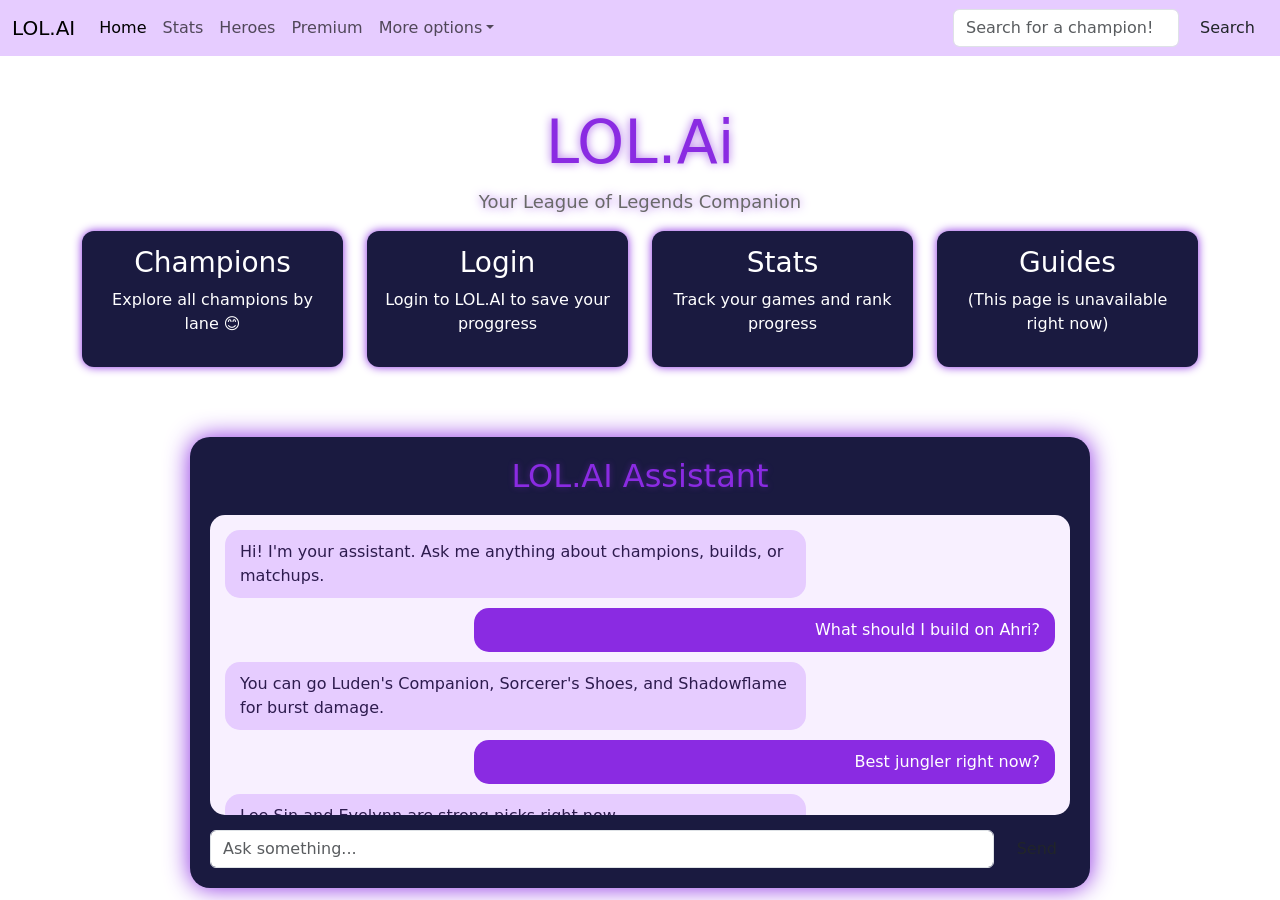
==== index.html @ 9d5c0d0d "Update index.html" ====
<!DOCTYPE html>
<html lang="en">
<head>
<meta charset="UTF-8">
<meta name="viewport" content="width=device-width, initial-scale=1.0">
<title>LOL.Ai Home</title>
<link rel="stylesheet" href="style.css">
<link href="https://cdn.jsdelivr.net/npm/bootstrap@5.3.2/dist/css/bootstrap.min.css" rel="stylesheet">

</head>
<body>

<!-- Navbar -->
<nav class="navbar navbar-expand-lg navbar-purple">
  <div class="container-fluid">
    <a class="navbar-brand" href="#">LOL.AI</a>

    <button class="navbar-toggler" type="button" data-bs-toggle="collapse" data-bs-target="#navbarSupportedContent">
      <span class="navbar-toggler-icon"></span>
    </button>

    <div class="collapse navbar-collapse" id="navbarSupportedContent">

      <ul class="navbar-nav me-auto mb-2 mb-lg-0">
        <li class="nav-item"><a class="nav-link active" href="index.html">Home</a></li>
        <li class="nav-item"><a class="nav-link" href="stats.html">Stats</a></li>
        <li class="nav-item"><a class="nav-link" href="heroes.html">Heroes</a></li>
        <li class="nav-item"><a class="nav-link" href="#">Premium</a></li>
        <li class="nav-item dropdown">
          <a class="nav-link dropdown-toggle" href="#" role="button" data-bs-toggle="dropdown">More options</a>
          <ul class="dropdown-menu navbar-purple-drop">
            <li><a class="dropdown-item" href="#">Guide</a></li>
            <li><a class="dropdown-item" href="login.html">Login</a></li>
            <li><hr class="dropdown-divider"></li>
            <li><a class="dropdown-item" href="#">Settings</a></li>
          </ul>
        </li>
      </ul>

      <form class="d-flex" onsubmit="searchChampionNavbar(event)">
        <input id="navbarSearch" class="form-control me-2" type="search" placeholder="Search for a champion!">
        <button class="btn search-purple" type="submit">Search</button>
      </form>

    </div>
  </div>
</nav>

<div class="container">

  <!-- Header / Title -->
  <header>
    <h1>LOL.Ai</h1>
    <p>Your League of Legends Companion</p>
  </header>

  <!-- Quick Navigation Cards -->
  <div class="row cards-row g-4">
    <div class="col-md-3">
      <div class="card-custom" onclick="location.href='heroes.html'">
        <h3>Champions</h3>
        <p>Explore all champions by lane                                    😊</p>
      </div>
    </div>
    <div class="col-md-3">
      <div class="card-custom" onclick="location.href='login.html'">
        <h3>Login</h3>
        <p>Login to LOL.AI to save your proggress</p>
      </div>
    </div>
    <div class="col-md-3">
      <div class="card-custom" onclick="location.href='stats.html'">
        <h3>Stats</h3>
        <p>Track your games and rank progress</p>
      </div>
    </div>
    <div class="col-md-3">
      <div class="card-custom" onclick="location.href='guides.html'">
        <h3>Guides</h3>
        <p>(This page is unavailable right now)</p>
      </div>
    </div>
  </div>

</div>

<div class="ai-container">
  <div class="ai-box">
    
    <h2 class="ai-title">LOL.AI Assistant</h2>

    <!-- Chat messages -->
    <div class="chat-box">
      <div class="message ai">
        Hi! I'm your assistant. Ask me anything about champions, builds, or matchups.
      </div>

      <div class="message user">
        What should I build on Ahri?
      </div>

      <div class="message ai">
        You can go Luden's Companion, Sorcerer's Shoes, and Shadowflame for burst damage.
      </div>

      <div class="message user">
        Best jungler right now?
      </div>

      <div class="message ai">
        Lee Sin and Evelynn are strong picks right now.
      </div>
    </div>

    <!-- Fake input -->
    <div class="chat-input">
      <input type="text" placeholder="Ask something..." class="form-control">
      <button class="btn send">Send</button>
    </div>

  </div>
</div>

<script src="script.js" defer></script>

<script src="https://cdn.jsdelivr.net/npm/bootstrap@5.3.2/dist/js/bootstrap.bundle.min.js"></script>
</body>
</html>
---- style.css ----
/navbar - mic*/
.navbar-purple { background-color: #e6ccff; }
.navbar-purple-drop { background-color: #b093cc; }
.search-purple { color: #8a2be2; border-color: #8a2be2; }
.search-purple:hover { background-color: #8a2be2; color: white; }

.container { margin-top: 50px; }

.player-card,
.ai-box {
  background-color: #ffffff;
  color: #2d1b4e;
  box-shadow: 0 0 15px rgba(138, 43, 226, 0.2);
}


/*stats page*/
.navbar-purple { background-color: #e6ccff; }
.navbar-purple-drop { background-color: #b093cc; }
.search-purple { color: #8a2be2; border-color: #8a2be2; }
.search-purple:hover { background-color: #8a2be2; color: white; }

body { 
    background: #0f0a1d;
    color: #ffffff; 
    font-family: 'Segoe UI', Roboto, sans-serif;
    min-height: 100vh;
}

.glass-card {
    background: rgba(30, 20, 55, 0.6);
    backdrop-filter: blur(10px);
    border: 1px solid rgba(138, 43, 226, 0.2);
    border-radius: 20px;
    box-shadow: 0 10px 30px rgba(0, 0, 0, 0.4);
}

.player-name-text {
    font-weight: 800;
    font-size: 3rem;
    margin-bottom: 0;
    background: linear-gradient(to right, #fff, #bc13fe);
    -webkit-background-clip: text;
    -webkit-text-fill-color: transparent;
}

.text-neon { color: #bc13fe; text-shadow: 0 0 10px rgba(188, 19, 254, 0.5); }
.text-blue { color: #00d2ff; text-shadow: 0 0 10px rgba(0, 210, 255, 0.5); }
.text-white-opacity { color: rgba(255,255,255,0.5); }
.bg-purple-soft { background: rgba(138, 43, 226, 0.3); border: 1px solid rgba(138, 43, 226, 0.4); }

.stat-summary-box {
    background: rgba(0, 0, 0, 0.2);
    padding: 15px;
    border-radius: 15px;
    border: 1px solid rgba(255, 255, 255, 0.05);
}

.custom-progress-bg {
    background: rgba(255, 255, 255, 0.05);
    height: 12px;
    border-radius: 10px;
    width: 100%;
}

.custom-progress-fill {
    height: 100%;
    border-radius: 10px;
    transition: width 1s ease-in-out;
}

.purple-grad { background: linear-gradient(90deg, #8a2be2, #bc13fe); box-shadow: 0 0 15px rgba(188, 19, 254, 0.4); }
.blue-grad { background: linear-gradient(90deg, #00d2ff, #3a7bd5); box-shadow: 0 0 15px rgba(0, 210, 255, 0.4); }

.role-chart-container {
    display: flex;
    justify-content: space-around;
    align-items: flex-end;
    height: 200px;
    padding-bottom: 10px;
}

.role-bar-item {
    display: flex;
    flex-direction: column;
    align-items: center;
    width: 50px;
}

.role-bar-track {
    background: rgba(255, 255, 255, 0.05);
    width: 15px;
    height: 150px;
    border-radius: 20px;
    position: relative;
    display: flex;
    flex-direction: column-reverse;
    margin-bottom: 10px;
}

.role-bar-fill {
    width: 100%;
    border-radius: 20px;
    position: relative;
    transition: height 0.5s ease;
}

.role-val {
    position: absolute;
    top: -25px;
    left: 50%;
    transform: translateX(-50%);
    font-size: 0.7rem;
    font-weight: bold;
}

.role-label {
    font-size: 0.75rem;
    font-weight: 600;
    color: rgba(255,255,255,0.6);
}

.active-role .role-label { color: #00d2ff; }
.active-role .role-bar-track { background: rgba(0, 210, 255, 0.1); }
.active-role .role-bar-fill { box-shadow: 0 0 20px rgba(0, 210, 255, 0.5); }


/*home page*/
body { 
    background: #0f0a1d;
    color: #ffffff; 
    font-family: 'Segoe UI', Roboto, sans-serif;
    min-height: 100vh;
}

.glow-title {
  margin-top: 50px;
  font-size: 50px;
  font-family: 'Arial Black', sans-serif;
  color: #8a2be2;
  text-align: center;
  text-shadow:
     0 0 2px #8a2be2,
     0 0 5px #9b4eff;
}

header {
  text-align: center;
  margin-top: 40px;
  text-shadow: 0 0 10px #aa69e7;
}

header h1 {
  font-size: 60px;
  color: #8a2be2;
  margin-bottom: 10px;
}

header p {
  font-size: 18px;
  color: #696969;
}

.cards-row {
  margin-top: 50px;
}

.card-custom {
  background-color: #1a1a40;
  color: #fff;
  text-align: center;
  padding: 20px;
  border-radius: 12px;
  transition: 0.3s;
  cursor: pointer;
  box-shadow: 0 0 10px #8a2be2;
}

.card-custom:hover {
  transform: scale(1.05);
  box-shadow: 0 0 25px #ff00ff;
}

.ai-container {
  display: flex;
  justify-content: center;
  margin-top: 50px;
  margin-bottom: 50px;
}

.ai-box {
  width: 100%;
  max-width: 900px;
  background: #1a1a40;
  border-radius: 20px;
  padding: 20px;
  box-shadow: 0 0 25px #8a2be2;
}

.ai-title {
  text-align: center;
  color: #8a2be2;
  margin-bottom: 20px;
  text-shadow: 0 0 6px rgba(138, 43, 226, 0.4);
}

.chat-box {
  height: 300px;
  overflow-y: auto;
  background: #f8f0ff;
  padding: 15px;
  border-radius: 15px;
  margin-bottom: 15px;
}

.message {
  padding: 10px 15px;
  border-radius: 15px;
  margin-bottom: 10px;
  max-width: 70%;
}

.message.ai {
  background: #e6ccff;
  align-self: flex-start;
}

.message.user {
  background: #8a2be2;
  color: white;
  margin-left: auto;
  text-align: right;
}

.chat-input {
  display: flex;
  gap: 10px;
}

.send {
  background: #8a2be2;
  color: black;
}

.send:hover {
  background-color: #571b8f33;
}


/*heroes page*/
body { 
    background: #0f0a1d;
    color: #ffffff; 
    font-family: 'Segoe UI', Roboto, sans-serif;
    min-height: 100vh;
}

.section-title {
  color: #8a2be2;
  font-size: 36px;
  margin: 30px 0 20px 0;
  text-shadow: 0 0 10px #9b4eff;
  text-align: center;
}

.champion-card {
  background-color: #1a1a40;
  border-radius: 15px;
  padding: 10px;
  text-align: center;
  box-shadow: 0 0 15px #8a2be2;
  margin-bottom: 20px;
  transition: 0.3s;
  cursor: pointer;
}
.champion-card:hover {
  transform: scale(1.05);
  box-shadow: 0 0 30px #ff00ff;
}

.champion-card img {
  width: 100%;
  max-width: 200px;
  border-radius: 10px;
  margin-bottom: 10px;
}

.champion-name { font-size: 24px; margin-bottom: 5px; color: #ffccff; }
.champion-role { font-size: 16px; color: #aaa; }


/*heroes-pages*/
body { 
    background: #0f0a1d;
    color: #ffffff; 
    font-family: 'Segoe UI', Roboto, sans-serif;
    min-height: 100vh;
}

.champion-container { margin-top: 50px; }

.champion-left img {
  width: 100%;
  max-width: 350px;
  border-radius: 15px;
  box-shadow: 0 0 25px #8a2be2;
  transition: 0.3s;
}
.champion-left img:hover {
  transform: scale(1.03);
  box-shadow: 0 0 40px #ff00ff;
}

.champion-name {
  font-size: 40px;
  color: #8a2be2;
  text-shadow: 0 0 10px #9b4eff;
}

.card-custom {
  background-color: #1a1a40;
  padding: 15px;
  border-radius: 12px;
  margin-bottom: 20px;
  box-shadow: 0 0 10px #8a2be2;
}

.stat-box {
  background: #26265c;
  padding: 10px;
  border-radius: 8px;
  text-align: center;
  margin: 5px;
}

/*settings*/
.settings-ui-card {
    background: #9d84e1;
    width: 100%;
    max-width: 400px;
    border-radius: 35px;
    padding: 30px;
    box-shadow: 0 15px 40px rgba(0, 0, 0, 0.4);
}

.settings-header {
    display: flex;
    justify-content: space-between;
    align-items: center;
    margin-bottom: 40px;
}

.settings-header h2 {
    font-size: 1.5rem;
    letter-spacing: 1px;
}

.settings-item {
    display: flex;
    align-items: center;
    padding: 15px 0;
    text-decoration: none;
    color: white;
    transition: opacity 0.2s;
}

.settings-item:hover {
    opacity: 0.8;
    color: white;
}

.item-title {
    font-weight: 600;
    font-size: 1.1rem;
    line-height: 1.2;
}

.item-sub {
    font-size: 0.85rem;
    opacity: 0.8;
}

.icon-riot { color: #78909c; font-size: 1.4rem; }
.icon-yellow { color: #ffeb3b; font-size: 1.4rem; }
.icon-gray { color: #455a64; font-size: 1.4rem; }

.custom-switch.form-check-input {
    background-color: rgba(255, 255, 255, 0.3);
    border-color: transparent;
    width: 3rem;
    height: 1.5rem;
    cursor: pointer;
}

.custom-switch.form-check-input:checked {
    background-color: #3d5afe;
    background-image: url("data:image/svg+xml,%3csvg xmlns='http://www.w3.org/2000/svg' viewBox='-4 -4 8 8'%3e%3ccircle r='3' fill='%23fff'/%3e%3c/svg%3e");
}

.logout-link {
    margin-top: 20px;
    border-top: 1px solid rgba(255, 255, 255, 0.1);
    padding-top: 25px;
}

.form-check-input:focus {
    box-shadow: none;
    border-color: transparent;
}

/*login*/
.login-viewport {
    height: calc(75vh);
    margin-top: 7%;
    display: flex;
    justify-content: center;
    align-items: center;
    position: relative;
    background-image: url('https://images.alphacoders.com/132/1322301.jpeg'); /* Summoner's Rift background */
    background-size: cover;
    background-position: center;
}

.hero-bg-overlay {
    position: absolute;
    top: 0; left: 0; width: 100%; height: 100%;
    background: radial-gradient(circle, rgba(15, 10, 29, 0.7) 0%, rgba(15, 10, 29, 0.95) 100%);
    z-index: 1;
}

.glass-login-card {
    position: relative;
    z-index: 2;
    background: rgba(30, 20, 55, 0.7);
    backdrop-filter: blur(15px);
    border: 1px solid rgba(188, 19, 254, 0.3);
    border-radius: 30px;
    padding: 50px 40px;
    width: 100%;
    max-width: 420px;
    box-shadow: 0 25px 50px rgba(0, 0, 0, 0.5);
}

.login-hero-logo {
    width: 80px;
    margin-bottom: 20px;
    filter: drop-shadow(0 0 10px rgba(0, 210, 255, 0.5));
}

.auth-title {
    font-weight: 800;
    letter-spacing: 2px;
    background: linear-gradient(to bottom, #fff, #bc13fe);
    -webkit-background-clip: text;
    -webkit-text-fill-color: transparent;
}

.auth-subtitle {
    font-size: 0.9rem;
    color: rgba(255, 255, 255, 0.6);
}

/* Custom Input Polja */
.custom-input-group {
    position: relative;
    display: flex;
    align-items: center;
}

.input-icon {
    position: absolute;
    left: 15px;
    color: #bc13fe;
}

.custom-field {
    width: 100%;
    background: rgba(0, 0, 0, 0.3);
    border: 1px solid rgba(255, 255, 255, 0.1);
    padding: 12px 15px 12px 45px;
    border-radius: 12px;
    color: white;
    transition: all 0.3s;
}

.custom-field:focus {
    outline: none;
    border-color: #bc13fe;
    background: rgba(188, 19, 254, 0.1);
    box-shadow: 0 0 15px rgba(188, 19, 254, 0.2);
}

/* Neon Dugme */
.neon-submit-btn {
    background: #bc13fe;
    border: none;
    border-radius: 12px;
    padding: 14px;
    color: white;
    font-weight: 700;
    letter-spacing: 1px;
    position: relative;
    overflow: hidden;
    transition: 0.3s;
    box-shadow: 0 0 20px rgba(188, 19, 254, 0.4);
}

.neon-submit-btn:hover {
    transform: translateY(-3px);
    box-shadow: 0 0 30px rgba(188, 19, 254, 0.6);
    background: #d61cff;
}

.text-neon {
    color: #00d2ff;
    text-decoration: none;
    font-weight: 600;
}

.text-neon:hover {
    color: #bc13fe;
    text-shadow: 0 0 10px rgba(188, 19, 254, 0.5);
}
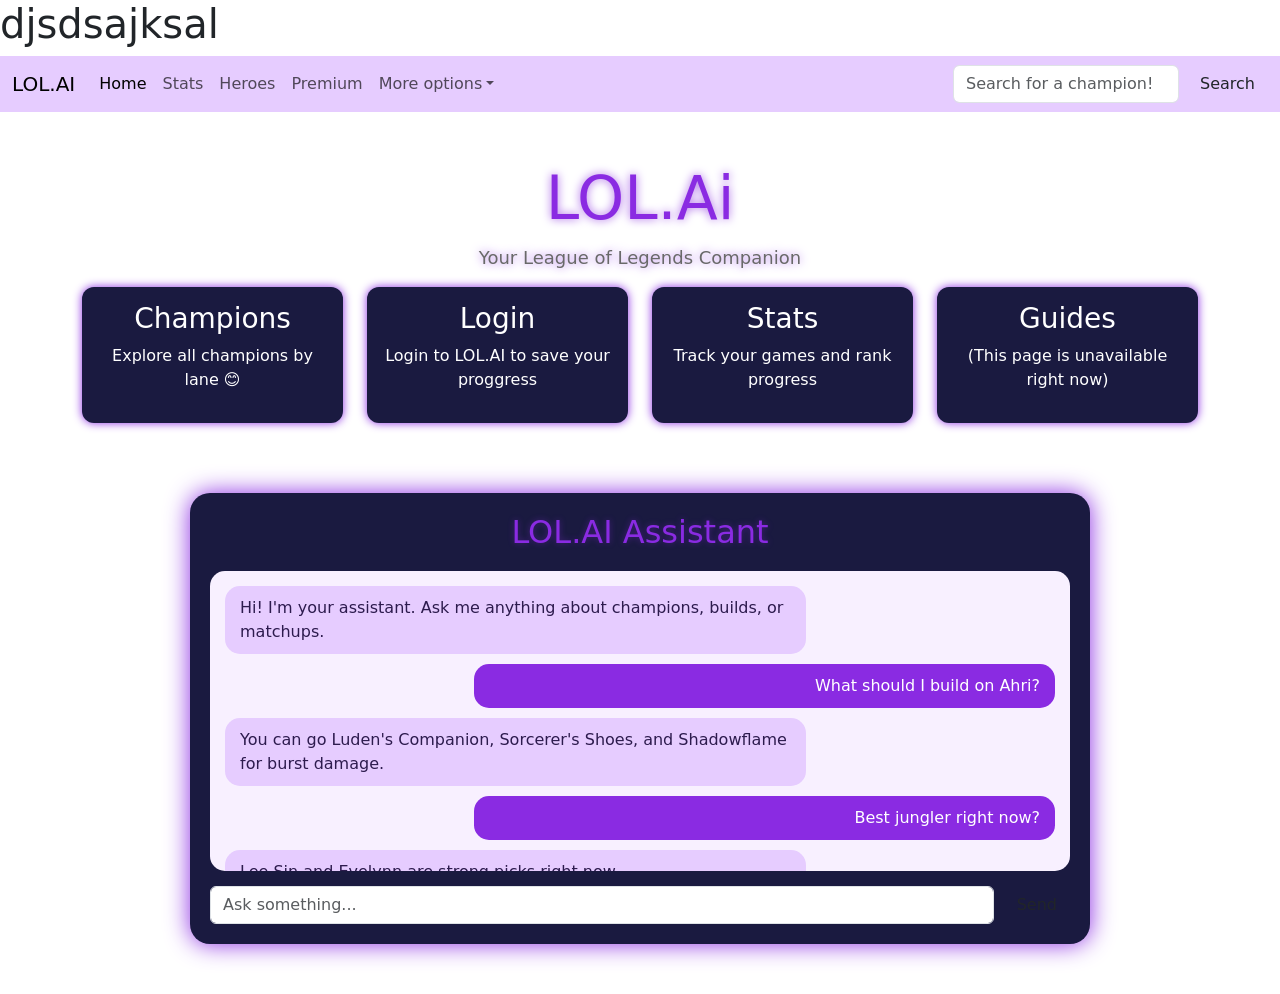
==== commit 4afb82cc: "Update index.html" ====
--- a/index.html
+++ b/index.html
@@ -9,7 +9,8 @@
 
 </head>
 <body>
-
+<h1>djsdsajksal</h1>
+  
 <!-- Navbar -->
 <nav class="navbar navbar-expand-lg navbar-purple">
   <div class="container-fluid">
--- a/style.css
+++ b/style.css
@@ -1,4 +1,12 @@
-/navbar - mic*/
+/body-navbar - mic*/
+body { 
+    background: #0f0a1d;
+    color: #ffffff; 
+    font-family: 'Segoe UI', Roboto, sans-serif;
+    min-height: 100vh;
+}
+
+
 .navbar-purple { background-color: #e6ccff; }
 .navbar-purple-drop { background-color: #b093cc; }
 .search-purple { color: #8a2be2; border-color: #8a2be2; }
@@ -19,13 +27,6 @@
 .navbar-purple-drop { background-color: #b093cc; }
 .search-purple { color: #8a2be2; border-color: #8a2be2; }
 .search-purple:hover { background-color: #8a2be2; color: white; }
-
-body { 
-    background: #0f0a1d;
-    color: #ffffff; 
-    font-family: 'Segoe UI', Roboto, sans-serif;
-    min-height: 100vh;
-}
 
 .glass-card {
     background: rgba(30, 20, 55, 0.6);
@@ -126,13 +127,6 @@
 
 
 /*home page*/
-body { 
-    background: #0f0a1d;
-    color: #ffffff; 
-    font-family: 'Segoe UI', Roboto, sans-serif;
-    min-height: 100vh;
-}
-
 .glow-title {
   margin-top: 50px;
   font-size: 50px;
@@ -248,13 +242,6 @@
 
 
 /*heroes page*/
-body { 
-    background: #0f0a1d;
-    color: #ffffff; 
-    font-family: 'Segoe UI', Roboto, sans-serif;
-    min-height: 100vh;
-}
-
 .section-title {
   color: #8a2be2;
   font-size: 36px;
@@ -290,13 +277,6 @@
 
 
 /*heroes-pages*/
-body { 
-    background: #0f0a1d;
-    color: #ffffff; 
-    font-family: 'Segoe UI', Roboto, sans-serif;
-    min-height: 100vh;
-}
-
 .champion-container { margin-top: 50px; }
 
 .champion-left img {
@@ -460,7 +440,6 @@
     color: rgba(255, 255, 255, 0.6);
 }
 
-/* Custom Input Polja */
 .custom-input-group {
     position: relative;
     display: flex;
@@ -490,7 +469,6 @@
     box-shadow: 0 0 15px rgba(188, 19, 254, 0.2);
 }
 
-/* Neon Dugme */
 .neon-submit-btn {
     background: #bc13fe;
     border: none;
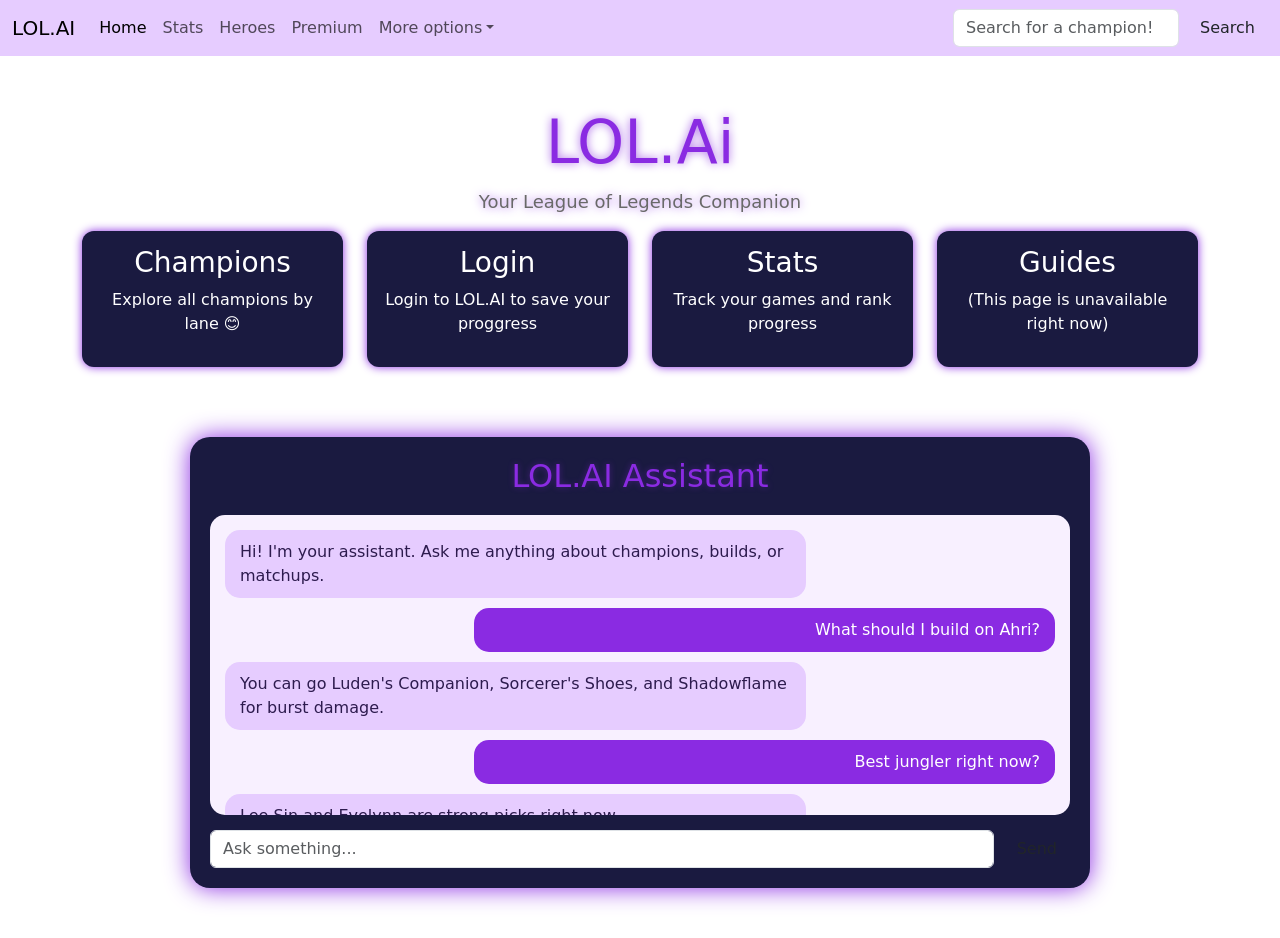
==== commit 1ff2d8c8: "Update index.html" ====
--- a/index.html
+++ b/index.html
@@ -9,7 +9,6 @@
 
 </head>
 <body>
-<h1>djsdsajksal</h1>
   
 <!-- Navbar -->
 <nav class="navbar navbar-expand-lg navbar-purple">
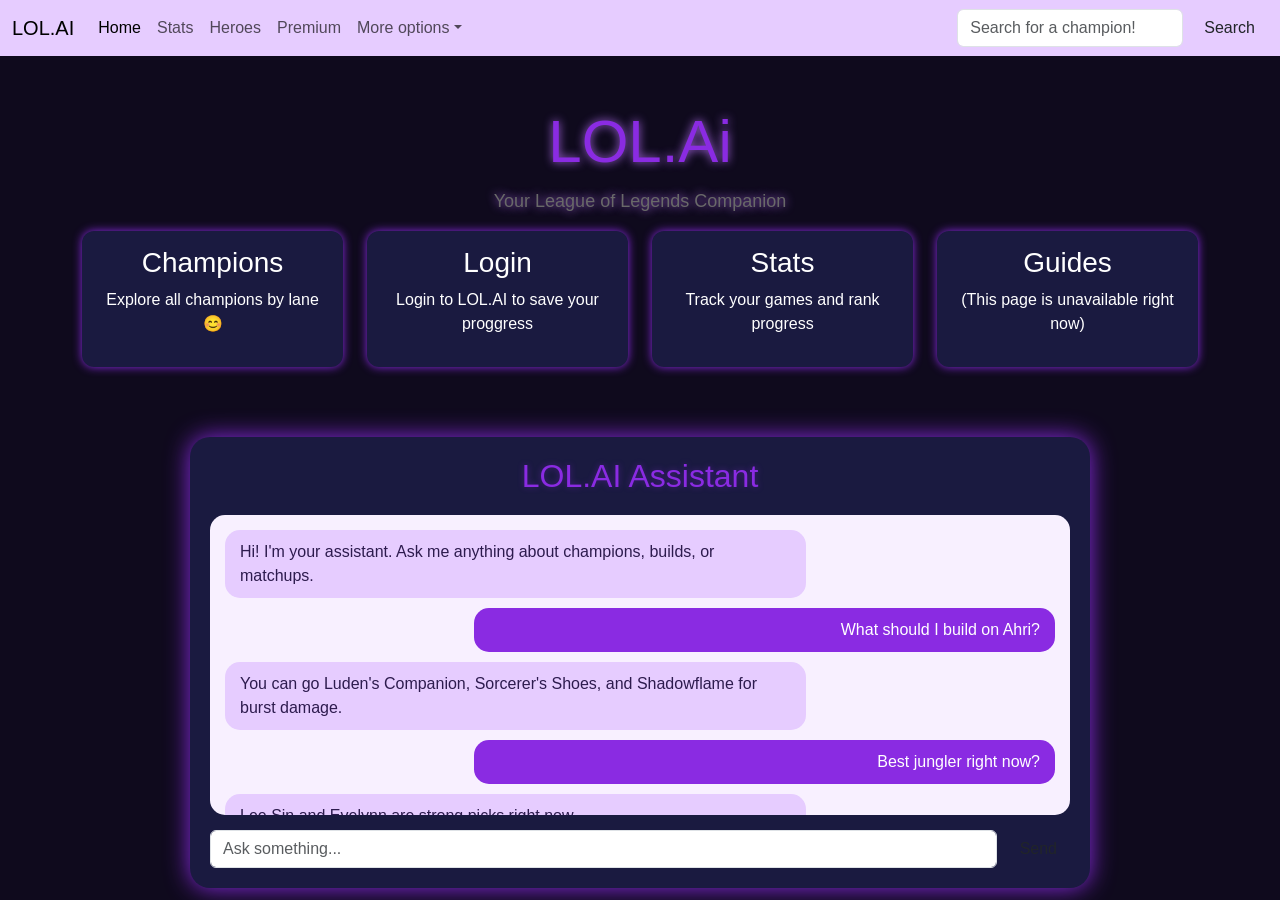
==== commit 5464ba02: "Update index.html" ====
--- a/index.html
+++ b/index.html
@@ -4,9 +4,18 @@
 <meta charset="UTF-8">
 <meta name="viewport" content="width=device-width, initial-scale=1.0">
 <title>LOL.Ai Home</title>
-<link rel="stylesheet" href="style.css">
+<link href="style.css" rel="stylesheet">
 <link href="https://cdn.jsdelivr.net/npm/bootstrap@5.3.2/dist/css/bootstrap.min.css" rel="stylesheet">
 
+<style>
+  body { 
+    background: #0f0a1d;
+    color: #ffffff; 
+    font-family: 'Segoe UI', Roboto, sans-serif;
+    min-height: 100vh;
+}
+</style>
+  
 </head>
 <body>
   
--- a/style.css
+++ b/style.css
@@ -1,11 +1,10 @@
-/body-navbar - mic*/
+/body-navbar - mic*
 body { 
     background: #0f0a1d;
     color: #ffffff; 
     font-family: 'Segoe UI', Roboto, sans-serif;
     min-height: 100vh;
 }
-
 
 .navbar-purple { background-color: #e6ccff; }
 .navbar-purple-drop { background-color: #b093cc; }
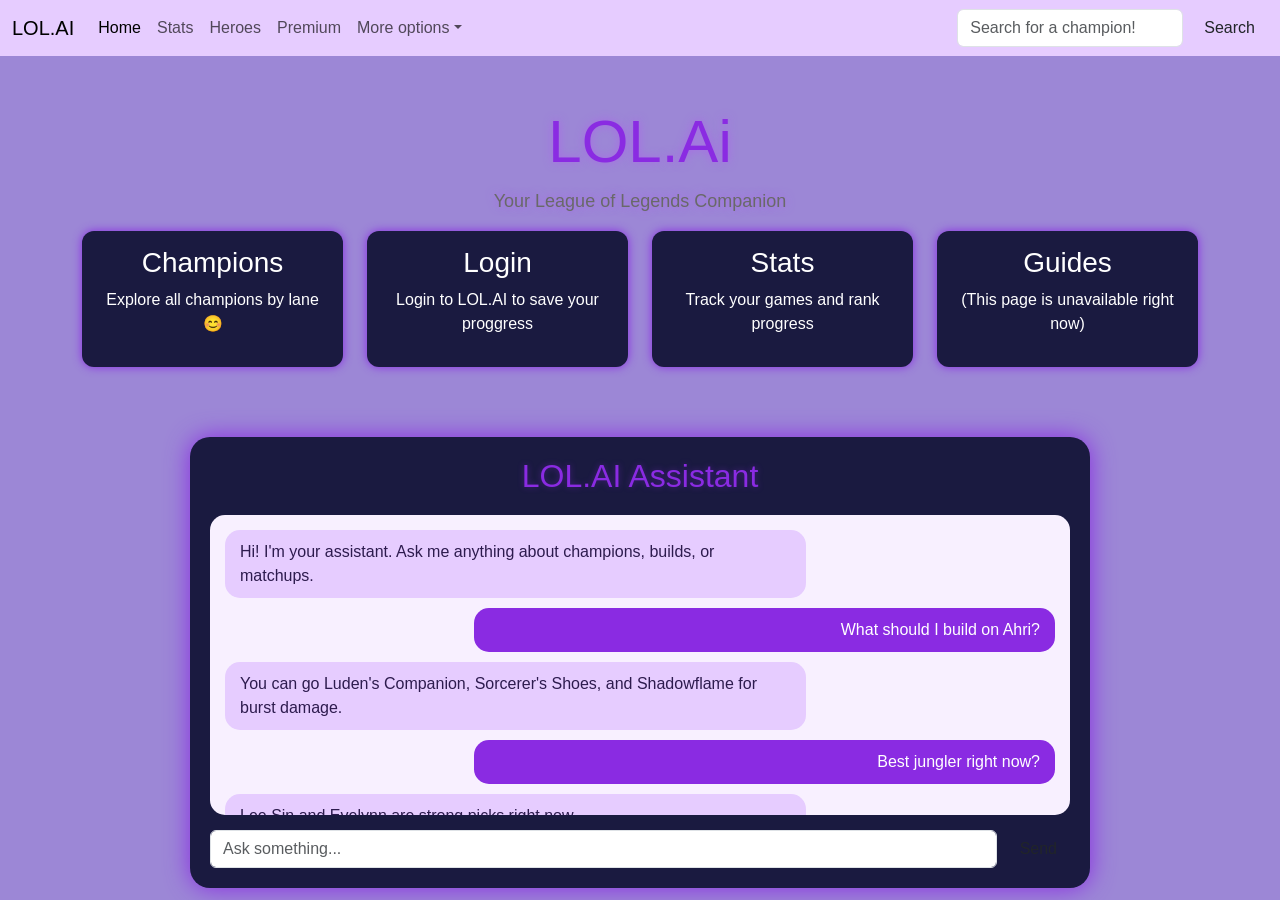
==== commit a421d785: "Update index.html" ====
--- a/index.html
+++ b/index.html
@@ -9,7 +9,7 @@
 
 <style>
   body { 
-    background: #0f0a1d;
+    background: #9c87d6;
     color: #ffffff; 
     font-family: 'Segoe UI', Roboto, sans-serif;
     min-height: 100vh;
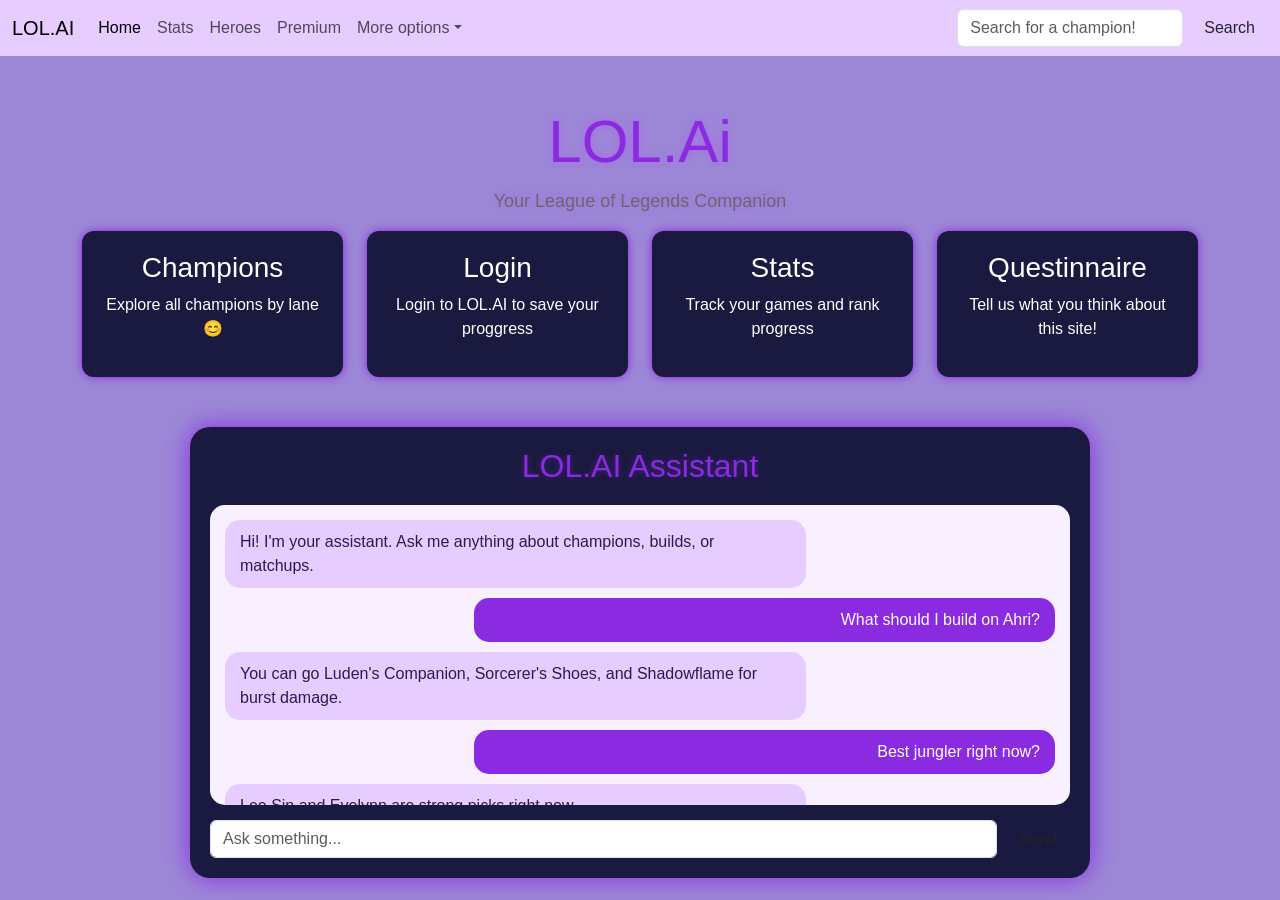
==== commit 4c9f3ebe: "Update index.html" ====
--- a/index.html
+++ b/index.html
@@ -38,7 +38,7 @@
         <li class="nav-item dropdown">
           <a class="nav-link dropdown-toggle" href="#" role="button" data-bs-toggle="dropdown">More options</a>
           <ul class="dropdown-menu navbar-purple-drop">
-            <li><a class="dropdown-item" href="#">Guide</a></li>
+            <li><a class="dropdown-item" href="carousel">Featured champions</a></li>
             <li><a class="dropdown-item" href="login.html">Login</a></li>
             <li><hr class="dropdown-divider"></li>
             <li><a class="dropdown-item" href="#">Settings</a></li>
@@ -85,8 +85,8 @@
     </div>
     <div class="col-md-3">
       <div class="card-custom" onclick="location.href='guides.html'">
-        <h3>Guides</h3>
-        <p>(This page is unavailable right now)</p>
+        <h3>Questinnaire</h3>
+        <p>Tell us what you think about this site!</p>
       </div>
     </div>
   </div>
--- a/style.css
+++ b/style.css
@@ -241,75 +241,57 @@
 
 
 /*heroes page*/
-.section-title {
-  color: #8a2be2;
-  font-size: 36px;
-  margin: 30px 0 20px 0;
-  text-shadow: 0 0 10px #9b4eff;
-  text-align: center;
-}
-
-.champion-card {
-  background-color: #1a1a40;
+/* Tier row */
+.tier-row {
+  background: rgba(0,0,0,0.2);
   border-radius: 15px;
   padding: 10px;
-  text-align: center;
-  box-shadow: 0 0 15px #8a2be2;
-  margin-bottom: 20px;
-  transition: 0.3s;
-  cursor: pointer;
-}
-.champion-card:hover {
-  transform: scale(1.05);
-  box-shadow: 0 0 30px #ff00ff;
-}
-
-.champion-card img {
-  width: 100%;
-  max-width: 200px;
+  overflow-x: auto;
+}
+
+/* Tier labels */
+.tier-label {
+  min-width: 60px;
+  height: 60px;
+  font-size: 28px;
+  font-weight: bold;
+  display: flex;
+  align-items: center;
+  justify-content: center;
   border-radius: 10px;
-  margin-bottom: 10px;
-}
-
-.champion-name { font-size: 24px; margin-bottom: 5px; color: #ffccff; }
-.champion-role { font-size: 16px; color: #aaa; }
-
-
-/*heroes-pages*/
-.champion-container { margin-top: 50px; }
-
-.champion-left img {
-  width: 100%;
-  max-width: 350px;
-  border-radius: 15px;
-  box-shadow: 0 0 25px #8a2be2;
-  transition: 0.3s;
-}
-.champion-left img:hover {
-  transform: scale(1.03);
-  box-shadow: 0 0 40px #ff00ff;
-}
-
-.champion-name {
-  font-size: 40px;
-  color: #8a2be2;
-  text-shadow: 0 0 10px #9b4eff;
-}
-
-.card-custom {
-  background-color: #1a1a40;
-  padding: 15px;
-  border-radius: 12px;
-  margin-bottom: 20px;
-  box-shadow: 0 0 10px #8a2be2;
-}
-
-.stat-box {
-  background: #26265c;
-  padding: 10px;
-  border-radius: 8px;
+  margin-right: 15px;
+  color: white;
+}
+
+.s-tier { background: #ff4d4d; }
+.a-tier { background: #ff944d; }
+.b-tier { background: #ffd11a; color: black; }
+
+/* Champion icons */
+.champion-icon {
   text-align: center;
   margin: 5px;
+  cursor: pointer;
+  transition: 0.2s;
+  width: 70px;
+}
+
+.champion-icon img {
+  width: 70px;
+  height: 70px;
+  border-radius: 10px;
+  box-shadow: 0 0 10px rgba(138,43,226,0.4);
+}
+
+.champion-icon span {
+  display: block;
+  font-size: 12px;
+  margin-top: 5px;
+}
+
+/* Hover effect */
+.champion-icon:hover {
+  transform: scale(1.1);
 }
 
 /*settings*/
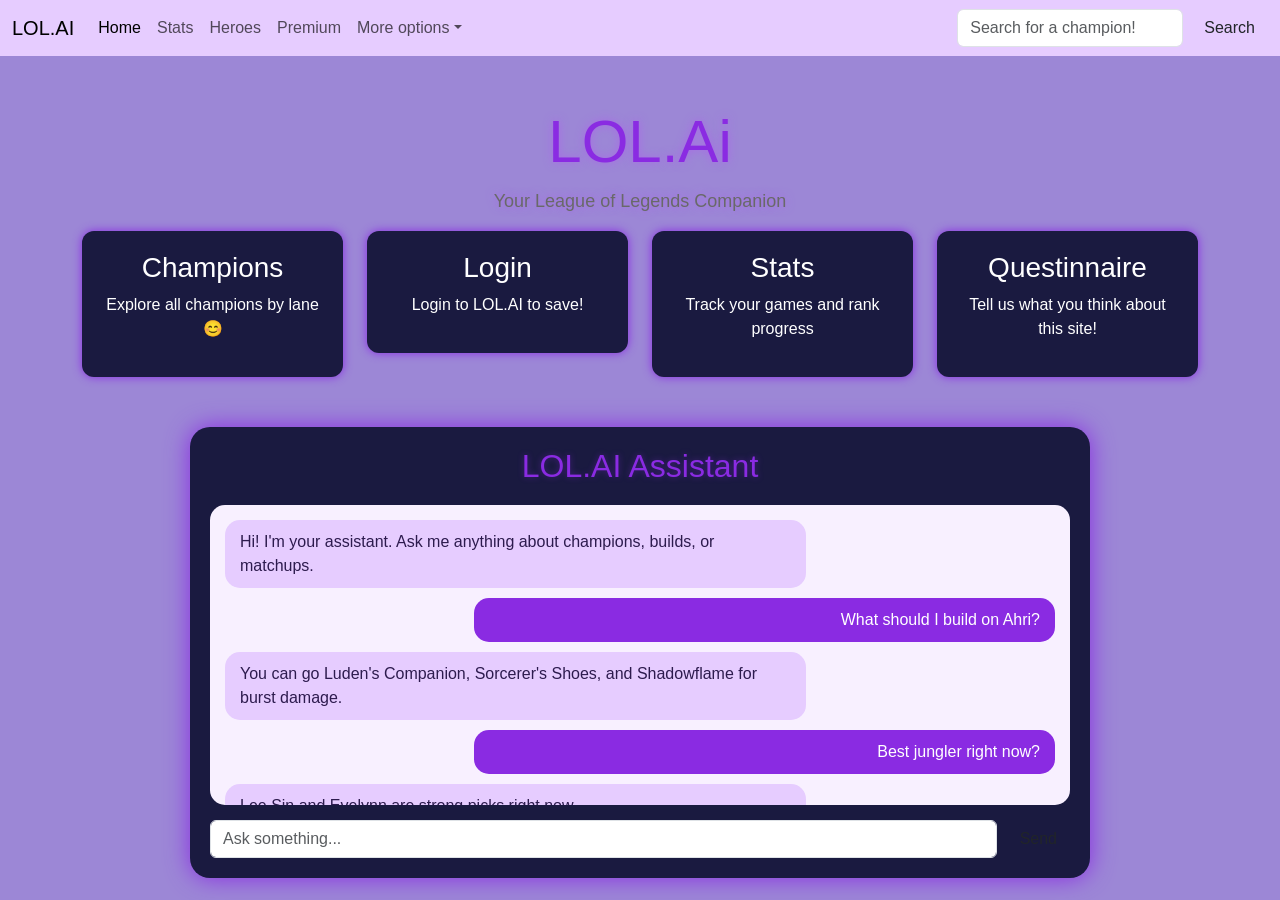
==== commit 2e30f471: "Update index.html" ====
--- a/index.html
+++ b/index.html
@@ -38,10 +38,10 @@
         <li class="nav-item dropdown">
           <a class="nav-link dropdown-toggle" href="#" role="button" data-bs-toggle="dropdown">More options</a>
           <ul class="dropdown-menu navbar-purple-drop">
-            <li><a class="dropdown-item" href="carousel">Featured champions</a></li>
+            <li><a class="dropdown-item" href="carousel.html">Featured champions</a></li>
             <li><a class="dropdown-item" href="login.html">Login</a></li>
             <li><hr class="dropdown-divider"></li>
-            <li><a class="dropdown-item" href="#">Settings</a></li>
+            <li><a class="dropdown-item" href="settings.html">Settings</a></li>
           </ul>
         </li>
       </ul>
@@ -74,7 +74,7 @@
     <div class="col-md-3">
       <div class="card-custom" onclick="location.href='login.html'">
         <h3>Login</h3>
-        <p>Login to LOL.AI to save your proggress</p>
+        <p>Login to LOL.AI to save!</p>
       </div>
     </div>
     <div class="col-md-3">
@@ -84,7 +84,7 @@
       </div>
     </div>
     <div class="col-md-3">
-      <div class="card-custom" onclick="location.href='guides.html'">
+      <div class="card-custom" onclick="location.href='forma.html'">
         <h3>Questinnaire</h3>
         <p>Tell us what you think about this site!</p>
       </div>
